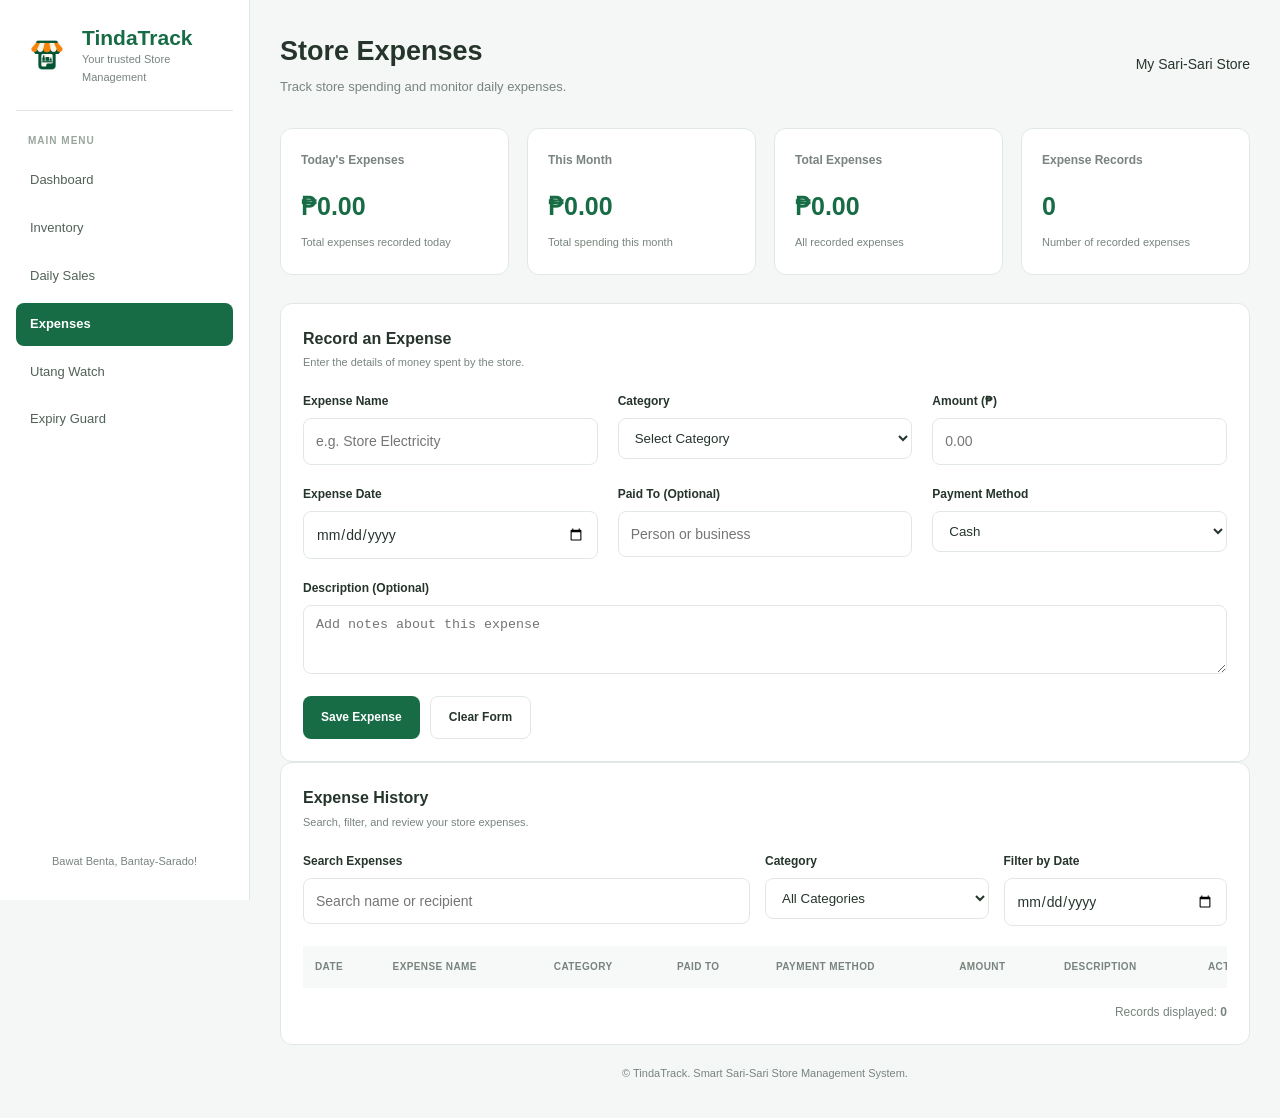
==== expenses.html @ ebcc04a1 "Add files via upload" ====
<!DOCTYPE html>
<html lang="en">

<head>
    <meta charset="UTF-8">
    <meta name="viewport" content="width=device-width, initial-scale=1.0">

    <title>Expenses | TindaTrack</title>

    <!-- Connect to your existing CSS file -->
    <link rel="stylesheet" href="styles.css">
</head>

<body>

    <div class="app-container">

        <!-- SIDEBAR -->
        <aside class="sidebar">

            <!-- LOGO SECTION -->
            <div class="logo-container">

                <div class="logo-placeholder">

                    <!-- INSERT YOUR LOGO HERE -->
                    <!-- Place your logo inside the images folder -->
                    <!-- Example: images/logo.png -->

                    <img
                        src="TT logo.png"
                        alt="TindaTrack Logo"
                        class="store-logo"
                        width="46"
                        height="46"
                    >

                </div>

                <div class="brand">
                    <h2>TindaTrack</h2>
                    <p>Your trusted Store Management</p>
                </div>

            </div>

            <!-- NAVIGATION -->
            <nav class="navigation">

                <p class="nav-heading">MAIN MENU</p>

                <a href="index.html" class="nav-link">
                    Dashboard
                </a>

                <a href="inventory.html" class="nav-link">
                    Inventory
                </a>

                <a href="sales.html" class="nav-link">
                    Daily Sales
                </a>

                <a href="expenses.html" class="nav-link active">
                    Expenses
                </a>

                <a href="utang.html" class="nav-link">
                    Utang Watch
                </a>

                <a href="expiry.html" class="nav-link">
                    Expiry Guard
                </a>
            </nav>

            <div class="sidebar-footer">
                <p>Bawat Benta, Bantay-Sarado!</p>
            </div>

        </aside>


        <!-- MAIN CONTENT -->
        <main class="main-content">

            <!-- PAGE HEADER -->
            <header class="top-header">

                <div class="header-title">
                    <h1>Store Expenses</h1>

                    <p>
                        Track store spending and monitor daily expenses.
                    </p>
                </div>

                <div class="header-actions">

                    <span id="current-date"></span>

<!-- Store Name Display -->
<div class="store-owner">
    <span class="owner-label">My Sari-Sari Store</span>
</div>

                </div>

            </header>


            <!-- EXPENSE SUMMARY -->
            <section class="summary-grid">

                <article class="summary-card">
                    <div class="card-heading">
                        <h3>Today's Expenses</h3>
                    </div>

                    <p class="summary-value" id="today-expenses">
                        ₱0.00
                    </p>

                    <p class="card-description">
                        Total expenses recorded today
                    </p>
                </article>


                <article class="summary-card">
                    <div class="card-heading">
                        <h3>This Month</h3>
                    </div>

                    <p class="summary-value" id="month-expenses">
                        ₱0.00
                    </p>

                    <p class="card-description">
                        Total spending this month
                    </p>
                </article>


                <article class="summary-card">
                    <div class="card-heading">
                        <h3>Total Expenses</h3>
                    </div>

                    <p class="summary-value" id="all-expenses">
                        ₱0.00
                    </p>

                    <p class="card-description">
                        All recorded expenses
                    </p>
                </article>


                <article class="summary-card">
                    <div class="card-heading">
                        <h3>Expense Records</h3>
                    </div>

                    <p class="summary-value" id="expense-count">
                        0
                    </p>

                    <p class="card-description">
                        Number of recorded expenses
                    </p>
                </article>

            </section>


            <!-- ADD EXPENSE FORM -->
            <section class="content-card">

                <div class="section-header">

                    <div>
                        <h2>Record an Expense</h2>

                        <p>
                            Enter the details of money spent by the store.
                        </p>
                    </div>

                </div>


                <form id="expense-form">

                    <div class="sales-form-grid">

                        <!-- EXPENSE NAME -->
                        <div class="form-group">

                            <label for="expense-name">
                                Expense Name
                            </label>

                            <input
                                type="text"
                                id="expense-name"
                                placeholder="e.g. Store Electricity"
                                maxlength="100"
                                required>

                        </div>


                        <!-- CATEGORY -->
                        <div class="form-group">

                            <label for="expense-category">
                                Category
                            </label>

                            <select id="expense-category" required>

                                <option value="">
                                    Select Category
                                </option>

                                <option value="Inventory Restocking">
                                    Inventory Restocking
                                </option>

                                <option value="Utilities">
                                    Utilities
                                </option>

                                <option value="Transportation">
                                    Transportation
                                </option>

                                <option value="Rent">
                                    Rent
                                </option>

                                <option value="Store Supplies">
                                    Store Supplies
                                </option>

                                <option value="Maintenance">
                                    Maintenance
                                </option>

                                <option value="Employee Wages">
                                    Employee Wages
                                </option>

                                <option value="Other">
                                    Other
                                </option>

                            </select>

                        </div>


                        <!-- AMOUNT -->
                        <div class="form-group">

                            <label for="expense-amount">
                                Amount (₱)
                            </label>

                            <input
                                type="number"
                                id="expense-amount"
                                min="0.01"
                                step="0.01"
                                placeholder="0.00"
                                required>

                        </div>


                        <!-- DATE -->
                        <div class="form-group">

                            <label for="expense-date">
                                Expense Date
                            </label>

                            <input
                                type="date"
                                id="expense-date"
                                required>

                        </div>


                        <!-- PAID TO -->
                        <div class="form-group">

                            <label for="expense-paid-to">
                                Paid To (Optional)
                            </label>

                            <input
                                type="text"
                                id="expense-paid-to"
                                maxlength="100"
                                placeholder="Person or business">

                        </div>


                        <!-- PAYMENT METHOD -->
                        <div class="form-group">

                            <label for="expense-payment-method">
                                Payment Method
                            </label>

                            <select
                                id="expense-payment-method"
                                required>

                                <option value="Cash">
                                    Cash
                                </option>

                                <option value="Other">
                                    Other / Manually Recorded
                                </option>

                            </select>

                        </div>

                    </div>


                    <!-- DESCRIPTION -->
                    <div class="form-group sales-notes">

                        <label for="expense-description">
                            Description (Optional)
                        </label>

                        <textarea
                            id="expense-description"
                            rows="3"
                            maxlength="500"
                            placeholder="Add notes about this expense"></textarea>

                    </div>


                    <!-- BUTTONS -->
                    <div class="form-actions">

                        <button
                            type="submit"
                            class="primary-button">

                            Save Expense

                        </button>

                        <button
                            type="reset"
                            class="secondary-button"
                            id="clear-expense-form">

                            Clear Form

                        </button>

                    </div>

                </form>

            </section>


            <!-- EXPENSE HISTORY -->
            <section class="content-card">

                <div class="section-header">

                    <div>
                        <h2>Expense History</h2>

                        <p>
                            Search, filter, and review your store expenses.
                        </p>
                    </div>

                </div>


                <!-- SEARCH AND FILTER -->
                <div class="sales-toolbar">

                    <div class="form-group">

                        <label for="search-expense">
                            Search Expenses
                        </label>

                        <input
                            type="search"
                            id="search-expense"
                            placeholder="Search name or recipient">

                    </div>


                    <div class="form-group">

                        <label for="filter-expense-category">
                            Category
                        </label>

                        <select id="filter-expense-category">

                            <option value="all">
                                All Categories
                            </option>

                            <option value="Inventory Restocking">
                                Inventory Restocking
                            </option>

                            <option value="Utilities">
                                Utilities
                            </option>

                            <option value="Transportation">
                                Transportation
                            </option>

                            <option value="Rent">
                                Rent
                            </option>

                            <option value="Store Supplies">
                                Store Supplies
                            </option>

                            <option value="Maintenance">
                                Maintenance
                            </option>

                            <option value="Employee Wages">
                                Employee Wages
                            </option>

                            <option value="Other">
                                Other
                            </option>

                        </select>

                    </div>


                    <div class="form-group">

                        <label for="filter-expense-date">
                            Filter by Date
                        </label>

                        <input
                            type="date"
                            id="filter-expense-date">

                    </div>

                </div>


                <!-- TABLE -->
                <div class="table-container">

                    <table class="sales-table">

                        <thead>

                            <tr>
                                <th>Date</th>
                                <th>Expense Name</th>
                                <th>Category</th>
                                <th>Paid To</th>
                                <th>Payment Method</th>
                                <th>Amount</th>
                                <th>Description</th>
                                <th>Actions</th>
                            </tr>

                        </thead>

                        <tbody id="expenses-table-body">
                            <!-- JavaScript inserts expense records here -->
                        </tbody>

                    </table>

                </div>


                <!-- EMPTY STATE -->
                <div
                    id="empty-expenses"
                    class="empty-state"
                    hidden>

                    <h3>No Expenses Found</h3>

                    <p>
                        Add an expense or change your search filters.
                    </p>

                </div>


                <div class="inventory-table-footer">

                    <p>
                        Records displayed:
                        <strong id="displayed-expenses">0</strong>
                    </p>

                </div>

            </section>


            <!-- FOOTER -->
            <footer class="main-footer">

                <p>
                    &copy;
                    <span id="current-year"></span>
                    TindaTrack. Smart Sari-Sari Store Management System.
                </p>

            </footer>

        </main>

    </div>


    <!-- EXPENSES JAVASCRIPT -->
    <script src="js/expenses.js"></script>

</body>

</html>
---- styles.css ----
/* =========================================
   TINDATRACK
   Smart Sari-Sari Store Management System
   Main Stylesheet
========================================= */


/* =========================================
   1. GENERAL SETTINGS
========================================= */

* {
    margin: 0;
    padding: 0;
    box-sizing: border-box;
}

:root {
    --primary-color: #176b45;
    --primary-dark: #104c32;
    --primary-light: #e8f5ed;

    --background-color: #f5f7f6;
    --white-color: #ffffff;

    --text-color: #26352c;
    --muted-color: #78847d;

    --border-color: #e1e8e3;

    --success-color: #208454;
    --warning-color: #d99518;
    --danger-color: #d94343;

    --sidebar-width: 250px;
}

html {
    min-height: 100%;
}

body {
    min-height: 100vh;
    font-family: Arial, Helvetica, sans-serif;
    font-size: 14px;
    line-height: 1.6;

    background-color: var(--background-color);
    color: var(--text-color);
}

a {
    color: inherit;
    text-decoration: none;
}

button,
input {
    font: inherit;
}

button {
    cursor: pointer;
}


/* =========================================
   2. MAIN APPLICATION LAYOUT

   Keeps the sidebar on the left and
   dashboard content on the right.
========================================= */

.app-container {
    display: flex;
    align-items: flex-start;

    width: 100%;
    min-height: 100vh;
}


/* =========================================
   3. LEFT SIDEBAR
========================================= */

.sidebar {
    position: fixed;
    top: 0;
    left: 0;
    bottom: 0;

    width: var(--sidebar-width);
    padding: 24px 16px;

    display: flex;
    flex-direction: column;

    background-color: var(--white-color);
    border-right: 1px solid var(--border-color);

    overflow-y: auto;
    z-index: 100;
}


/* =========================================
   4. LOGO AND BRAND NAME
========================================= */

.logo-container {
    display: flex;
    align-items: center;
    gap: 12px;

    padding: 0 8px 24px;

    border-bottom: 1px solid var(--border-color);

    flex-shrink: 0;
}


/* Logo Image Container */

.logo-placeholder {
    width: 46px;
    height: 46px;

    display: flex;
    align-items: center;
    justify-content: center;

    background-color: var(--white-color);
    border-radius: 10px;

    overflow: hidden;
    flex-shrink: 0;
}


/* Your Uploaded Logo */

.store-logo {
    width: 100%;
    height: 100%;

    object-fit: contain;
    display: block;
}


/* Brand Name */

.brand {
    min-width: 0;
}

.brand h2 {
    color: var(--primary-color);

    font-size: 21px;
    font-weight: bold;
    line-height: 1.3;
}

.brand p {
    color: var(--muted-color);
    font-size: 11px;
}


/* =========================================
   5. SIDEBAR NAVIGATION

   Navigation appears directly below the logo.
========================================= */

.navigation {
    display: block;
    width: 100%;

    margin-top: 22px;

    flex-shrink: 0;
}


/* Navigation Category Headings */

.nav-heading {
    margin: 20px 12px 10px;

    color: #9aa59e;

    font-size: 10px;
    font-weight: bold;
    letter-spacing: 1px;
}

.nav-heading:first-child {
    margin-top: 0;
}


/* Navigation Links */

.nav-link {
    display: block;
    width: 100%;

    padding: 11px 14px;
    margin-bottom: 5px;

    border-radius: 8px;

    color: #526158;

    font-size: 13px;
    font-weight: 500;

    transition:
        background-color 0.2s ease,
        color 0.2s ease;
}


/* Hover Effect */

.nav-link:hover {
    background-color: var(--primary-light);
    color: var(--primary-color);
}


/* Active Navigation Link */

.nav-link.active {
    background-color: var(--primary-color);
    color: var(--white-color);

    font-weight: bold;
}


/* =========================================
   6. SIDEBAR FOOTER
========================================= */

.sidebar-footer {
    margin-top: auto;
    padding: 25px 8px 5px;

    color: var(--muted-color);

    font-size: 11px;
    text-align: center;
}


/* =========================================
   7. MAIN DASHBOARD CONTENT

   Prevents the dashboard from appearing
   underneath or behind the sidebar.
========================================= */

.main-content {
    display: block;

    width: calc(100% - var(--sidebar-width));
    min-width: 0;

    margin-left: var(--sidebar-width);
    padding: 30px;

    align-self: flex-start;
}


/* =========================================
   8. TOP HEADER
========================================= */

.top-header {
    display: flex;
    align-items: center;
    justify-content: space-between;

    gap: 20px;
    flex-wrap: wrap;

    width: 100%;
    margin-bottom: 30px;
}


/* Dashboard Heading */

.header-title h1 {
    color: var(--text-color);

    font-size: 27px;
    font-weight: bold;
}

.header-title p {
    margin-top: 4px;

    color: var(--muted-color);
    font-size: 13px;
}


/* Header Right Side */

.header-actions {
    display: flex;
    align-items: center;
    justify-content: flex-end;

    gap: 16px;
    flex-wrap: wrap;
}


/* Current Date */

#current-date {
    color: var(--muted-color);
    font-size: 12px;
}


/* Store Owner Button */

.profile-button {
    padding: 10px 16px;

    background-color: var(--white-color);
    border: 1px solid var(--border-color);
    border-radius: 8px;

    color: var(--text-color);
    font-size: 12px;
    font-weight: bold;

    transition: 0.2s ease;
}

.profile-button:hover {
    border-color: var(--primary-color);
    color: var(--primary-color);
}


/* =========================================
   9. WELCOME SECTION
========================================= */

.welcome-section {
    display: flex;
    align-items: center;
    justify-content: space-between;

    gap: 20px;
    flex-wrap: wrap;

    margin-bottom: 25px;
}

.welcome-section h2 {
    margin-bottom: 3px;

    font-size: 19px;
}

.welcome-section p {
    color: var(--muted-color);
    font-size: 12px;
}


/* Record Sale Button */

.primary-button {
    display: inline-block;

    padding: 11px 18px;

    background-color: var(--primary-color);
    color: var(--white-color);

    border: none;
    border-radius: 8px;

    font-size: 12px;
    font-weight: bold;

    transition: background-color 0.2s ease;
}

.primary-button:hover {
    background-color: var(--primary-dark);
}


/* =========================================
   10. SUMMARY CARDS
========================================= */

.summary-grid {
    display: grid;

    grid-template-columns: repeat(4, minmax(0, 1fr));

    gap: 18px;

    width: 100%;
    margin-bottom: 28px;
}


/* Individual Summary Card */

.summary-card {
    min-width: 0;

    padding: 22px 20px;

    background-color: var(--white-color);

    border: 1px solid var(--border-color);
    border-radius: 12px;

    transition:
        transform 0.2s ease,
        box-shadow 0.2s ease;
}


/* Card Hover */

.summary-card:hover {
    transform: translateY(-3px);

    box-shadow: 0 6px 20px rgba(0, 0, 0, 0.04);
}


/* Card Heading */

.card-heading {
    margin-bottom: 16px;
}

.card-heading h3 {
    color: var(--muted-color);

    font-size: 12px;
    font-weight: 600;
}


/* Card Amount */

.summary-value {
    margin-bottom: 8px;

    color: var(--primary-color);

    font-size: 25px;
    font-weight: bold;

    overflow-wrap: anywhere;
}


/* Card Description */

.card-description {
    color: var(--muted-color);
    font-size: 11px;
}


/* =========================================
   11. INVENTORY AND SALES LAYOUT
========================================= */

.dashboard-grid {
    display: grid;

    grid-template-columns:
        minmax(0, 1.5fr)
        minmax(0, 1fr);

    gap: 22px;

    width: 100%;
    margin-bottom: 25px;
}


/* =========================================
   12. CONTENT CARDS
========================================= */

.content-card {
    min-width: 0;
    padding: 22px;

    background-color: var(--white-color);

    border: 1px solid var(--border-color);
    border-radius: 12px;
}


/* Section Header */

.section-header {
    display: flex;
    align-items: center;
    justify-content: space-between;

    gap: 15px;
    flex-wrap: wrap;

    margin-bottom: 20px;
}

.section-header h2 {
    margin-bottom: 3px;

    font-size: 16px;
}

.section-header p {
    color: var(--muted-color);
    font-size: 11px;
}


/* View Links */

.text-link {
    color: var(--primary-color);

    font-size: 12px;
    font-weight: bold;

    white-space: nowrap;
}

.text-link:hover {
    color: var(--primary-dark);
    text-decoration: underline;
}


/* =========================================
   13. INVENTORY SEARCH
========================================= */

.search-container {
    width: 100%;
    margin-bottom: 18px;
}

.search-container input {
    width: 100%;
    padding: 11px 14px;

    background-color: #fafcfb;

    border: 1px solid var(--border-color);
    border-radius: 8px;

    outline: none;

    transition: border-color 0.2s ease;
}

.search-container input:focus {
    border-color: var(--primary-color);
}

.search-container input::placeholder {
    color: #9aa59e;
    font-size: 12px;
}


/* =========================================
   14. TABLES
========================================= */

.table-container {
    width: 100%;
    overflow-x: auto;
}

table {
    width: 100%;

    border-collapse: collapse;
    text-align: left;
}


/* Table Header */

thead {
    background-color: #f7f9f8;
}

th {
    padding: 12px 10px;

    color: var(--muted-color);

    font-size: 10px;
    font-weight: bold;

    text-transform: uppercase;
    letter-spacing: 0.4px;

    white-space: nowrap;
}


/* Table Body */

td {
    padding: 14px 10px;

    border-bottom: 1px solid #edf1ee;

    color: var(--text-color);
    font-size: 12px;
}

tbody tr:last-child td {
    border-bottom: none;
}

tbody tr:hover {
    background-color: #fafcfb;
}


/* Empty Table Message */

td[colspan] {
    padding: 30px 10px;

    color: var(--muted-color);
    text-align: center;
}


/* =========================================
   15. PRODUCT STATUS LABELS
========================================= */

.status {
    display: inline-block;

    padding: 5px 9px;

    border-radius: 20px;

    font-size: 10px;
    font-weight: bold;
}

.status-in-stock {
    background-color: #e6f6ec;
    color: #208454;
}

.status-low-stock {
    background-color: #fff3d9;
    color: #a76a00;
}

.status-out-of-stock {
    background-color: #fde8e8;
    color: #c52d2d;
}

.status-expiring {
    background-color: #fff3d9;
    color: #a76a00;
}


/* =========================================
   16. STORE ALERTS
========================================= */

.alerts-section {
    width: 100%;
    margin-bottom: 25px;
}


/* Alert List */

.alert-list {
    display: flex;
    flex-direction: column;

    gap: 12px;
}


/* Individual Alert */

.alert-item {
    padding: 15px;

    background-color: #fafcfb;

    border: 1px solid var(--border-color);
    border-radius: 8px;
}

.alert-item h4 {
    margin-bottom: 4px;

    font-size: 12px;
}

.alert-item p {
    color: var(--muted-color);
    font-size: 11px;
}


/* =========================================
   17. FOOTER
========================================= */

.main-footer {
    width: 100%;
    padding: 20px 0 5px;

    color: var(--muted-color);

    font-size: 11px;
    text-align: center;
}


/* =========================================
   18. TABLET RESPONSIVE DESIGN
========================================= */

@media screen and (max-width: 1100px) {

    .summary-grid {
        grid-template-columns: repeat(2, minmax(0, 1fr));
    }

    .dashboard-grid {
        grid-template-columns: 1fr;
    }

    .main-content {
        padding: 24px;
    }

}


/* =========================================
   19. SMALL LAPTOPS AND TABLETS
========================================= */

@media screen and (max-width: 768px) {

    :root {
        --sidebar-width: 200px;
    }

    .sidebar {
        padding: 20px 12px;
    }

    .main-content {
        padding: 20px;
    }

    .header-title h1 {
        font-size: 23px;
    }

    .summary-value {
        font-size: 21px;
    }

    .logo-container {
        gap: 8px;
        padding-left: 4px;
        padding-right: 4px;
    }

    .brand h2 {
        font-size: 18px;
    }

}


/* =========================================
   20. MOBILE RESPONSIVE DESIGN
========================================= */

@media screen and (max-width: 560px) {

    .app-container {
        display: flex;
        flex-direction: column;
        align-items: stretch;
    }

    .sidebar {
        position: relative;
        top: auto;
        left: auto;
        bottom: auto;

        width: 100%;
        min-width: 0;

        padding: 16px;

        border-right: none;
        border-bottom: 1px solid var(--border-color);

        overflow: visible;
    }

    .logo-container {
        padding-bottom: 15px;
    }

    .navigation {
        margin-top: 15px;
    }

    .nav-heading {
        margin-top: 12px;
    }

    .nav-link {
        padding: 10px 12px;
    }

    .sidebar-footer {
        margin-top: 20px;
        padding-top: 15px;
    }

    .main-content {
        width: 100%;
        min-width: 0;

        margin-left: 0;
        padding: 18px 14px;
    }

    .top-header {
        align-items: flex-start;
        flex-direction: column;
    }

    .header-actions {
        width: 100%;
        justify-content: space-between;
    }

    .summary-grid {
        grid-template-columns: 1fr;
        gap: 12px;
    }

    .summary-card {
        padding: 18px;
    }

    .dashboard-grid {
        grid-template-columns: minmax(0, 1fr);
        gap: 16px;
    }

    .content-card {
        padding: 16px;
    }

    .welcome-section {
        align-items: flex-start;
        flex-direction: column;
    }

    .primary-button {
        width: 100%;
        text-align: center;
    }

}

/* FIX: Keep the logo from expanding across the page */

.sidebar {
    width: 250px;
    min-width: 250px;
    max-width: 250px;
    height: 100vh;
    overflow-x: hidden;
}

.logo-container {
    width: 100%;
    min-width: 0;
}

.logo-placeholder {
    width: 46px;
    height: 46px;
    min-width: 46px;
    max-width: 46px;
    overflow: hidden;
    flex-shrink: 0;
}

.logo-placeholder img,
.store-logo {
    display: block;
    width: 46px !important;
    height: 46px !important;
    max-width: 46px !important;
    max-height: 46px !important;
    object-fit: contain;
}

.main-content {
    width: calc(100% - 250px);
    min-width: 0;
    margin-left: 250px;
    padding: 30px;
    overflow-x: hidden;
}

.app-container {
    display: flex;
    align-items: flex-start;
    width: 100%;
    min-width: 0;
}

/* =========================================
   INVENTORY PAGE STYLES
========================================= */

/* Inventory Form Card */

.inventory-form-card {
    margin-bottom: 25px;
}


/* Product Form Layout */

.inventory-form-grid {
    display: grid;
    grid-template-columns: repeat(3, minmax(0, 1fr));
    gap: 20px;
}


/* Form Groups */

.form-group {
    display: flex;
    flex-direction: column;
    min-width: 0;
}

.form-group label,
.inventory-search label,
.inventory-filter label {
    margin-bottom: 7px;
    color: var(--text-color);
    font-size: 12px;
    font-weight: bold;
}

.form-group input,
.inventory-search input,
.inventory-filter select {
    width: 100%;
    min-width: 0;
    padding: 11px 12px;

    background-color: #ffffff;
    border: 1px solid var(--border-color);
    border-radius: 8px;

    color: var(--text-color);
    outline: none;
}

.form-group input:focus,
.inventory-search input:focus,
.inventory-filter select:focus {
    border-color: var(--primary-color);
}

.form-group small {
    margin-top: 5px;
    color: var(--muted-color);
    font-size: 10px;
}


/* Form Buttons */

.form-actions {
    display: flex;
    flex-wrap: wrap;
    gap: 10px;
    margin-top: 25px;
}

.secondary-button {
    padding: 11px 18px;

    background-color: #ffffff;
    border: 1px solid var(--border-color);
    border-radius: 8px;

    color: var(--text-color);
    font-size: 12px;
    font-weight: bold;
}

.secondary-button:hover {
    background-color: #f0f4f1;
}


/* Inventory List */

.inventory-list-card {
    margin-bottom: 25px;
}


/* Search and Filter Toolbar */

.inventory-toolbar {
    display: grid;
    grid-template-columns: minmax(0, 2fr) minmax(180px, 1fr);
    gap: 15px;
    margin-bottom: 20px;
}

.inventory-search,
.inventory-filter {
    display: flex;
    flex-direction: column;
    min-width: 0;
}


/* Inventory Table */

.inventory-table {
    min-width: 1000px;
}

.inventory-table th,
.inventory-table td {
    padding: 13px 12px;
    white-space: nowrap;
}

.inventory-table td:first-child {
    font-weight: 600;
}


/* Action Buttons */

.action-buttons {
    display: flex;
    align-items: center;
    gap: 7px;
}

.action-button {
    padding: 6px 9px;

    border: 1px solid var(--border-color);
    border-radius: 6px;

    background-color: #ffffff;
    color: var(--text-color);

    font-size: 11px;
}

.action-button:hover {
    background-color: var(--primary-light);
    color: var(--primary-color);
}

.delete-button:hover {
    background-color: #fde8e8;
    color: #c52d2d;
}


/* Stock Status */

.stock-status {
    display: inline-block;
    padding: 5px 9px;
    border-radius: 20px;
    font-size: 10px;
    font-weight: bold;
}

.stock-status.in-stock {
    background-color: #e6f6ec;
    color: #208454;
}

.stock-status.low-stock {
    background-color: #fff3d9;
    color: #a76a00;
}

.stock-status.out-of-stock {
    background-color: #fde8e8;
    color: #c52d2d;
}


/* Expiration Date Indicators */

.expiration-warning {
    color: #a76a00;
    font-weight: bold;
}

.expiration-danger {
    color: #c52d2d;
    font-weight: bold;
}


/* Empty Inventory Message */

.empty-state {
    padding: 35px 15px;
    text-align: center;
}

.empty-state h3 {
    margin-bottom: 8px;
    font-size: 16px;
}

.empty-state p {
    color: var(--muted-color);
    font-size: 12px;
}


/* Inventory Table Footer */

.inventory-table-footer {
    display: flex;
    justify-content: flex-end;
    padding-top: 15px;
    color: var(--muted-color);
    font-size: 12px;
}


/* Inventory Notes */

.inventory-notes {
    margin-bottom: 25px;
}

.inventory-notes h2 {
    margin-bottom: 12px;
    font-size: 16px;
}

.inventory-notes ul {
    padding-left: 20px;
}

.inventory-notes li {
    margin-bottom: 8px;
    color: var(--muted-color);
    font-size: 12px;
}


/* Hide elements when requested by JavaScript */

[hidden] {
    display: none !important;
}


/* =========================================
   INVENTORY RESPONSIVE DESIGN
========================================= */

@media screen and (max-width: 1000px) {

    .inventory-form-grid {
        grid-template-columns: repeat(2, minmax(0, 1fr));
    }

}


@media screen and (max-width: 600px) {

    .inventory-form-grid {
        grid-template-columns: 1fr;
    }

    .inventory-toolbar {
        grid-template-columns: 1fr;
    }

    .form-actions {
        flex-direction: column;
    }

    .form-actions button {
        width: 100%;
    }

}

/* =========================================
   DAILY SALES PAGE
========================================= */

.sales-form-card,
.sales-history-card {
    margin-bottom: 25px;
}

.sales-form-grid {
    display: grid;
    grid-template-columns: repeat(3, minmax(0, 1fr));
    gap: 20px;
}

.sales-form-grid select,
.sales-form-grid input,
.sales-notes textarea,
.sales-toolbar input,
.sales-toolbar select {
    width: 100%;
    min-width: 0;
    padding: 11px 12px;
    border: 1px solid var(--border-color);
    border-radius: 8px;
    background: #ffffff;
    color: var(--text-color);
    outline: none;
    box-sizing: border-box;
}

.sales-form-grid select:focus,
.sales-form-grid input:focus,
.sales-notes textarea:focus,
.sales-toolbar input:focus,
.sales-toolbar select:focus {
    border-color: var(--primary-color);
}

.sales-form-grid input[readonly] {
    background: #f1f5f2;
    font-weight: 600;
}

.payment-section {
    margin-top: 25px;
    padding: 20px;
    border: 1px solid var(--border-color);
    border-radius: 10px;
    background: #f8faf8;
}

.payment-section h3 {
    margin-bottom: 8px;
    font-size: 15px;
}

.payment-section > p {
    margin-bottom: 20px;
    color: var(--muted-color);
    font-size: 12px;
}

.sales-notes {
    margin-top: 20px;
}

.sales-notes textarea {
    resize: vertical;
}

.sales-toolbar {
    display: grid;
    grid-template-columns: 2fr 1fr 1fr;
    gap: 15px;
    margin-bottom: 20px;
}

.sales-toolbar .form-group {
    min-width: 0;
}

.sales-table {
    min-width: 1000px;
}

.sales-table th,
.sales-table td {
    padding: 13px 12px;
    white-space: nowrap;
}

.payment-status {
    display: inline-block;
    padding: 5px 9px;
    border-radius: 20px;
    font-size: 10px;
    font-weight: bold;
}

.payment-status.paid {
    background: #e6f6ec;
    color: #208454;
}

.payment-status.partial {
    background: #fff3d9;
    color: #a76a00;
}

.payment-status.utang {
    background: #fde8e8;
    color: #c52d2d;
}

.sales-action-button {
    padding: 6px 9px;
    border: 1px solid var(--border-color);
    border-radius: 6px;
    background: #ffffff;
    color: var(--text-color);
    font-size: 11px;
    cursor: pointer;
}

.sales-action-button:hover {
    background: #e6f6ec;
}

@media screen and (max-width: 1000px) {
    .sales-form-grid {
        grid-template-columns: repeat(2, minmax(0, 1fr));
    }

    .sales-toolbar {
        grid-template-columns: 1fr 1fr;
    }
}

@media screen and (max-width: 600px) {
    .sales-form-grid,
    .sales-toolbar {
        grid-template-columns: 1fr;
    }

    .payment-section {
        padding: 15px;
    }
}

/* =========================================
   EXPENSES PAGE
========================================= */

#expense-form {
    width: 100%;
}

#expense-form .form-group {
    min-width: 0;
}

#expense-form input,
#expense-form select,
#expense-form textarea {
    box-sizing: border-box;
    max-width: 100%;
}

#expense-form input:focus,
#expense-form select:focus,
#expense-form textarea:focus {
    border-color: var(--primary-color);
    outline: none;
}

#expense-form .form-actions {
    margin-top: 22px;
}

#expenses-table-body td {
    vertical-align: middle;
}

#expenses-table-body td:nth-child(6) {
    font-weight: 600;
    white-space: nowrap;
}

#expenses-table-body td:nth-child(7) {
    max-width: 220px;
    white-space: normal;
    overflow-wrap: anywhere;
}

@media screen and (max-width: 600px) {
    #expense-form .sales-form-grid {
        grid-template-columns: 1fr;
    }
}

/* =========================================
   UTANG WATCH PAGE
========================================= */

#utang-payment-form {
    width: 100%;
}

#utang-payment-form .form-group {
    min-width: 0;
}

#utang-payment-form input,
#utang-payment-form select {
    box-sizing: border-box;
    width: 100%;
    max-width: 100%;
}

#utang-payment-form input[readonly] {
    background: #f1f5f2;
    font-weight: 600;
}

#utang-payment-form input:focus,
#utang-payment-form select:focus {
    border-color: var(--primary-color);
    outline: none;
}

#utang-payment-form .form-actions {
    margin-top: 22px;
}

#utang-table-body td,
#utang-history-body td {
    vertical-align: middle;
}

#utang-table-body td:nth-child(6) {
    font-weight: 600;
}

#utang-history-body td:nth-child(4) {
    font-weight: 600;
    white-space: nowrap;
}

.utang-history-button {
    padding: 6px 10px;
    border: 1px solid var(--border-color);
    border-radius: 6px;
    background: #ffffff;
    color: var(--text-color);
    cursor: pointer;
    font-size: 11px;
}

.utang-history-button:hover {
    background: #e6f6ec;
}

@media screen and (max-width: 600px) {

    #utang-payment-form .sales-form-grid {
        grid-template-columns: 1fr;
    }

}

/* =========================================
   EXPIRY GUARD PAGE
========================================= */

.expiry-notice {
    display: flex;
    align-items: flex-start;
    gap: 15px;
    margin-bottom: 25px;
    padding: 20px;
    border-left: 4px solid #d97706;
    background: #fffaf0;
}

.expiry-notice-icon {
    display: flex;
    align-items: center;
    justify-content: center;
    flex-shrink: 0;
    width: 32px;
    height: 32px;
    border-radius: 50%;
    background: #fef0c7;
    color: #92400e;
    font-weight: bold;
}

.expiry-notice h3 {
    margin: 0 0 8px;
    font-size: 15px;
}

.expiry-notice p {
    margin: 0;
    color: var(--muted-color);
    font-size: 12px;
    line-height: 1.7;
}

.expiry-table {
    min-width: 750px;
}

.expiry-table th,
.expiry-table td {
    padding: 14px 12px;
}

.expiry-status {
    display: inline-block;
    padding: 5px 10px;
    border-radius: 20px;
    font-size: 11px;
    font-weight: 700;
    white-space: nowrap;
}

.expiry-status.expired {
    background: #fde8e8;
    color: #b42318;
}

.expiry-status.soon {
    background: #fff0d5;
    color: #a15c00;
}

.expiry-status.safe {
    background: #e6f6ec;
    color: #208454;
}

.expiry-status.none {
    background: #edf0f4;
    color: #526071;
}

.expiry-days-expired {
    color: #b42318;
    font-weight: 700;
}

.expiry-days-soon {
    color: #a15c00;
    font-weight: 700;
}

.expiry-days-safe {
    color: #208454;
    font-weight: 600;
}

@media screen and (max-width: 600px) {

    .expiry-notice {
        padding: 15px;
    }

    .expiry-notice p {
        font-size: 12px;
    }

}


/* =========================================
   FINAL MOBILE LAYOUT OVERRIDE
   Keep this section at the VERY BOTTOM
   ========================================= */

@media screen and (max-width: 560px) {

    html,
    body {
        width: 100%;
        max-width: 100%;
        min-width: 0;
        overflow-x: hidden;
    }

    .app-container {
        display: flex;
        flex-direction: column;
        align-items: stretch;
        width: 100%;
        min-width: 0;
    }

    /* Reset the fixed desktop sidebar */
    .sidebar {
        position: relative;
        top: auto;
        right: auto;
        bottom: auto;
        left: auto;

        width: 100%;
        min-width: 0;
        max-width: 100%;
        height: auto;
        min-height: 0;

        padding: 15px;
        overflow: visible;

        border-right: none;
        border-bottom: 1px solid var(--border-color);
    }

    /* Keep the logo compact */
    .logo-container {
        display: flex;
        align-items: center;
        width: 100%;
        min-width: 0;
        padding: 0 0 14px;
    }

    .logo-placeholder {
        flex-shrink: 0;
    }

    .store-logo,
    .logo-placeholder img {
        max-width: 46px !important;
        max-height: 46px !important;
        object-fit: contain;
    }

    /* Let the navigation wrap onto multiple rows */
    .navigation {
        display: flex;
        flex-wrap: wrap;
        align-items: center;
        gap: 6px;
        width: 100%;
        margin-top: 14px;
    }

    .nav-heading {
        width: 100%;
        margin: 8px 0 3px;
    }

    .nav-link {
        display: inline-flex;
        align-items: center;
        justify-content: center;

        width: auto;
        max-width: 100%;
        margin: 0;
        padding: 9px 11px;

        font-size: 12px;
        overflow-wrap: anywhere;
    }

    .sidebar-footer {
        display: none;
    }

    /* Remove the desktop sidebar offset */
    .main-content {
        display: block;
        width: 100%;
        min-width: 0;
        max-width: 100%;
        margin: 0;
        padding: 18px 14px;
        overflow-x: hidden;
    }

    .top-header {
        width: 100%;
        align-items: flex-start;
        flex-direction: column;
        gap: 12px;
    }

    .header-title {
        width: 100%;
        min-width: 0;
    }

    .header-title h1 {
        font-size: 24px;
        overflow-wrap: anywhere;
    }

    .header-actions {
        width: 100%;
        justify-content: space-between;
        gap: 10px;
    }

    /* Dashboard cards */
    .summary-grid {
        grid-template-columns: repeat(2, minmax(0, 1fr));
        gap: 10px;
    }

    .summary-card {
        min-width: 0;
        padding: 14px 11px;
    }

    .summary-value {
        font-size: 20px;
        overflow-wrap: anywhere;
    }

    .dashboard-grid {
        grid-template-columns: minmax(0, 1fr);
        gap: 14px;
    }

    .content-card {
        min-width: 0;
        padding: 14px;
    }

    /* Forms */
    .inventory-form-grid,
    .sales-form-grid,
    .sales-toolbar,
    .inventory-toolbar {
        grid-template-columns: minmax(0, 1fr);
        gap: 12px;
    }

    .form-group {
        min-width: 0;
    }

    .form-group input,
    .inventory-search input,
    .inventory-filter select,
    .sales-form-grid input,
    .sales-form-grid select,
    .sales-toolbar input,
    .sales-toolbar select {
        width: 100%;
        min-width: 0;
        max-width: 100%;
    }

    .form-actions {
        flex-direction: column;
    }

    .form-actions button {
        width: 100%;
    }

    .primary-button {
        max-width: 100%;
    }

    /* Wide tables scroll inside their own containers */
    .table-container {
        width: 100%;
        max-width: 100%;
        overflow-x: auto;
        -webkit-overflow-scrolling: touch;
    }

    .inventory-table {
        min-width: 1000px;
    }

    .sales-table {
        min-width: 1000px;
    }

    .expiry-table {
        min-width: 750px;
    }

    #expense-form input,
    #expense-form select,
    #expense-form textarea,
    #utang-payment-form input,
    #utang-payment-form select {
        width: 100%;
        max-width: 100%;
        box-sizing: border-box;
    }

    .main-footer {
        overflow-wrap: anywhere;
    }
}

/* Extra-small phones */
@media screen and (max-width: 360px) {

    .main-content {
        padding: 14px 10px;
    }

    .summary-grid {
        grid-template-columns: minmax(0, 1fr);
    }

    .header-actions {
        align-items: flex-start;
        flex-direction: column;
    }
}
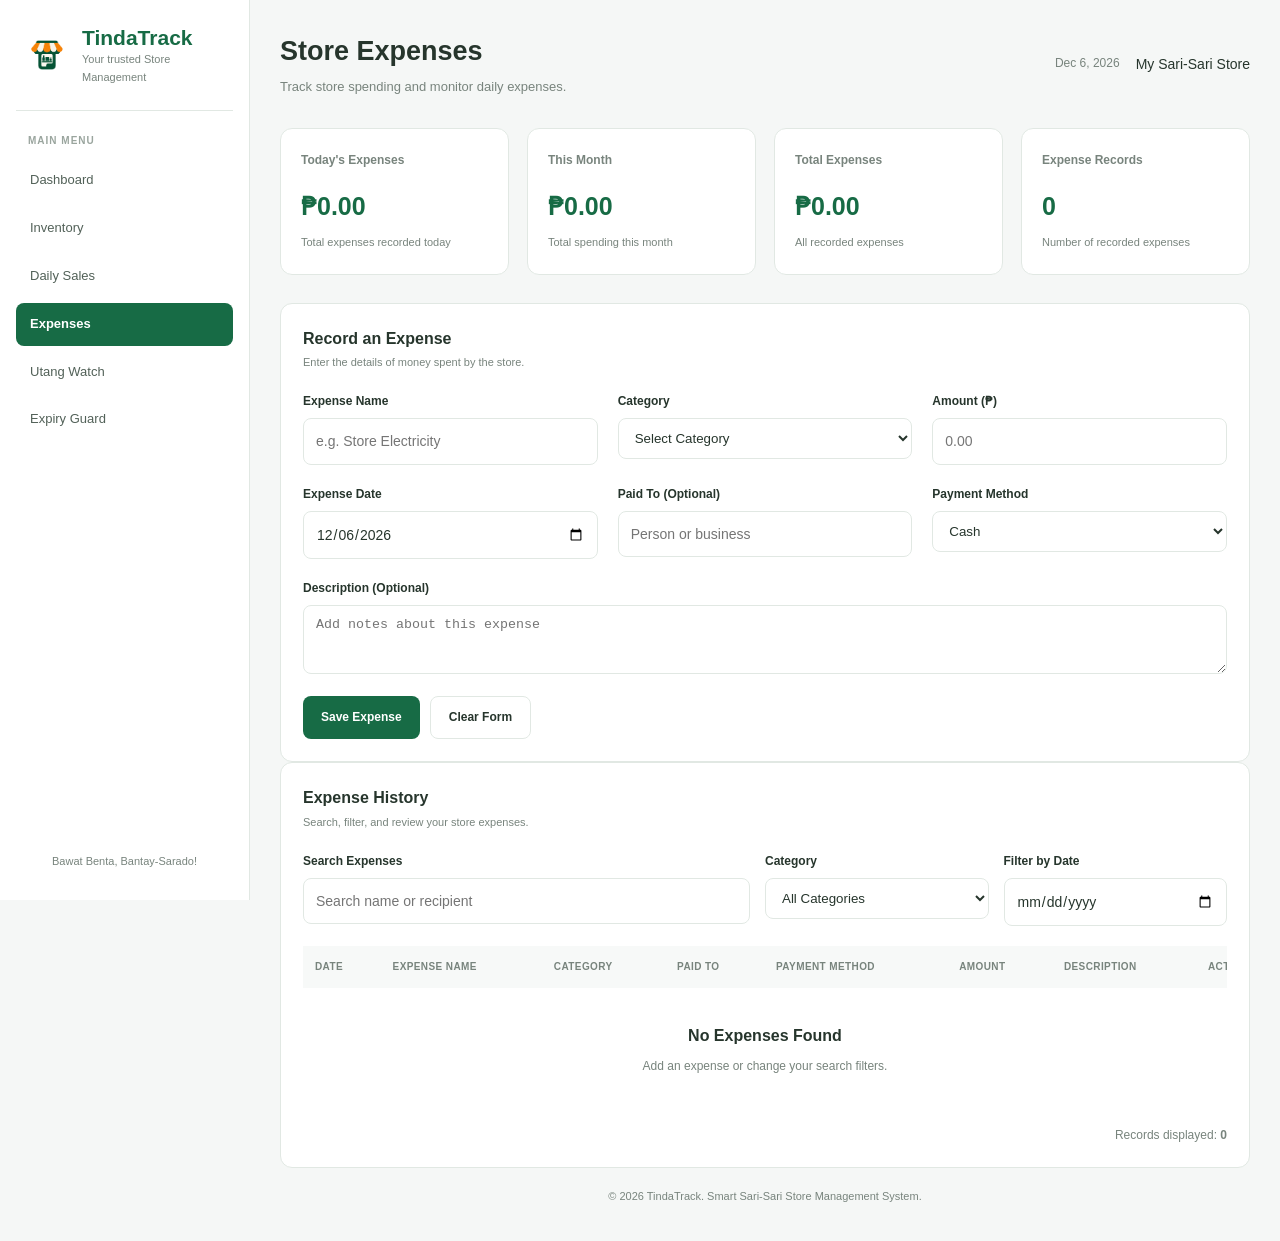
==== commit f6eee8fd: "Update expenses.html" ====
--- a/expenses.html
+++ b/expenses.html
@@ -549,8 +549,8 @@
 
 
     <!-- EXPENSES JAVASCRIPT -->
-    <script src="js/expenses.js"></script>
+    <script src="expenses.js"></script>
 
 </body>
 
-</html>+</html>
